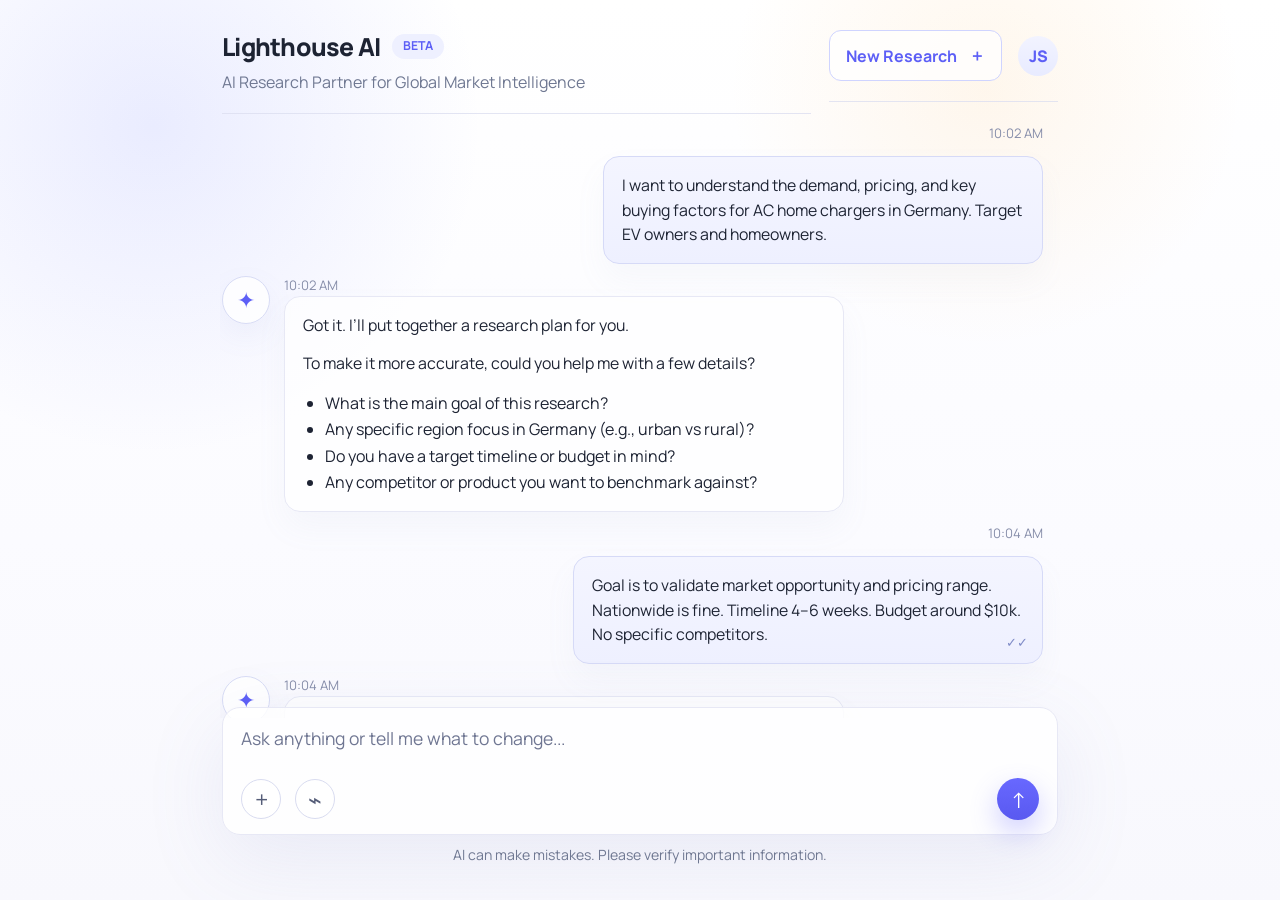
==== index.html @ 1a0be72d "Initial Lighthouse AI layout mock" ====
<!DOCTYPE html>
<html lang="en">
  <head>
    <meta charset="UTF-8" />
    <meta name="viewport" content="width=device-width, initial-scale=1.0" />
    <title>Lighthouse AI Layout Mock</title>
    <link rel="preconnect" href="https://fonts.googleapis.com" />
    <link rel="preconnect" href="https://fonts.gstatic.com" crossorigin />
    <link
      href="https://fonts.googleapis.com/css2?family=Manrope:wght@400;500;600;700;800&display=swap"
      rel="stylesheet"
    />
    <link rel="stylesheet" href="styles.css" />
  </head>
  <body>
    <main class="app-shell canvas-closed">
      <section class="chat-pane">
        <div class="chat-column">
          <div class="top-bar">
            <header class="brand-bar">
              <div class="brand-mark">
                <div>
                  <div class="brand-title-row">
                    <h1>Lighthouse AI</h1>
                    <span class="badge badge-beta">BETA</span>
                  </div>
                  <p>AI Research Partner for Global Market Intelligence</p>
                </div>
              </div>
            </header>

            <div class="canvas-toolbar">
              <button type="button" class="ghost-action">New Research <span>＋</span></button>
              <div class="profile-chip">JS</div>
            </div>
          </div>

          <div class="conversation-scroll">
            <div class="conversation">
              <div class="timestamp align-right">10:02 AM</div>
              <article class="message message-user">
                <p>
                  I want to understand the demand, pricing, and key buying factors for AC
                  home chargers in Germany. Target EV owners and homeowners.
                </p>
              </article>

              <div class="message-row">
                <div class="avatar" aria-hidden="true">✦</div>
                <div class="message-stack">
                  <div class="timestamp">10:02 AM</div>
                  <article class="message message-assistant">
                    <p>Got it. I’ll put together a research plan for you.</p>
                    <p>To make it more accurate, could you help me with a few details?</p>
                    <ul>
                      <li>What is the main goal of this research?</li>
                      <li>Any specific region focus in Germany (e.g., urban vs rural)?</li>
                      <li>Do you have a target timeline or budget in mind?</li>
                      <li>Any competitor or product you want to benchmark against?</li>
                    </ul>
                  </article>
                </div>
              </div>

              <div class="timestamp align-right">10:04 AM</div>
              <article class="message message-user message-user-small">
                <p>
                  Goal is to validate market opportunity and pricing range. Nationwide is
                  fine. Timeline 4–6 weeks. Budget around $10k. No specific competitors.
                </p>
                <span class="checkmark">✓✓</span>
              </article>

              <div class="message-row">
                <div class="avatar" aria-hidden="true">✦</div>
                <div class="message-stack">
                  <div class="timestamp">10:04 AM</div>
                  <article class="message message-assistant">
                    <p>Thanks! I've created a proposed research plan based on your inputs.</p>
                    <button
                      type="button"
                      class="plan-teaser"
                      id="open-plan"
                      aria-controls="plan-canvas"
                      aria-expanded="false"
                    >
                      <div class="plan-teaser-copy">
                        <div class="plan-teaser-title-row">
                          <span class="doc-icon">⌘</span>
                          <strong>Proposed Research Plan</strong>
                          <span class="badge badge-draft">Draft</span>
                        </div>
                        <span>Click to view the plan details</span>
                      </div>
                      <span class="plan-arrow">›</span>
                    </button>
                  </article>
                </div>
              </div>

              <div class="message-row">
                <div class="avatar" aria-hidden="true">✦</div>
                <div class="message-stack">
                  <div class="timestamp">10:04 AM</div>
                  <article class="message message-assistant message-short">
                    <p>Would you like me to adjust anything, or shall we proceed with this plan?</p>
                  </article>
                </div>
              </div>
            </div>
          </div>
        </div>

        <footer class="composer">
          <div class="composer-box">
            <p>Ask anything or tell me what to change...</p>
            <div class="composer-actions">
              <div class="composer-left">
                <button type="button" class="icon-button" aria-label="Add">+</button>
                <button type="button" class="icon-button" aria-label="Attach">⌁</button>
              </div>
              <button type="button" class="send-button" aria-label="Send">↑</button>
            </div>
          </div>
          <span class="composer-note">
            AI can make mistakes. Please verify important information.
          </span>
        </footer>
      </section>

      <aside class="canvas-pane" id="plan-canvas" aria-hidden="true">
        <section class="plan-card">
          <header class="plan-card-header">
            <div>
              <div class="plan-title-row">
                <h2>Proposed Research Plan</h2>
                <span class="badge badge-draft">Draft</span>
              </div>
              <p>Created just now</p>
            </div>
            <div class="plan-header-actions">
              <button type="button" class="toolbar-button">⇩ Download</button>
              <button type="button" class="icon-plain" id="close-plan" aria-label="Close">×</button>
            </div>
          </header>

          <div class="plan-scroll">
            <div class="section-card">
              <div class="section-header">
                <h3>1. Research Overview</h3>
                <span>︿</span>
              </div>
              <div class="overview-grid">
                <div>
                  <label>Project</label>
                  <p>AC Home Charger Market Study - Germany</p>
                </div>
                <div>
                  <label>Objective</label>
                  <p>Validate market opportunity, pricing range, and key buying factors</p>
                </div>
                <div>
                  <label>Target Market</label>
                  <p>Germany (Nationwide)</p>
                </div>
                <div>
                  <label>Target Respondents</label>
                  <p>EV Owners, Homeowners</p>
                </div>
                <div>
                  <label>Timeline</label>
                  <p>4–6 weeks</p>
                </div>
                <div>
                  <label>Estimated Budget</label>
                  <p>$10,000 USD</p>
                </div>
                <div>
                  <label>Confidence Level</label>
                  <span class="badge badge-success">High</span>
                </div>
              </div>
            </div>

            <div class="section-card">
              <div class="section-header">
                <h3>2. Research Approach</h3>
                <span>︿</span>
              </div>
              <div class="approach-grid">
                <article class="approach-item">
                  <div class="approach-icon">⇪</div>
                  <div>
                    <strong>Quantitative Survey</strong>
                    <p>300 responses</p>
                  </div>
                </article>
                <article class="approach-item">
                  <div class="approach-icon">⌘</div>
                  <div>
                    <strong>In-depth Interviews</strong>
                    <p>15 interviews</p>
                  </div>
                </article>
                <article class="approach-item">
                  <div class="approach-icon">▤</div>
                  <div>
                    <strong>Secondary Research</strong>
                    <p>Market reports, public data, competitor info</p>
                  </div>
                </article>
              </div>
            </div>

            <div class="section-card">
              <div class="section-header">
                <h3>3. Target Respondents</h3>
                <span>︿</span>
              </div>
              <div class="respondents-table">
                <div class="table-head">Segment</div>
                <div class="table-head">Criteria</div>
                <div class="table-head"># of Responses</div>
                <div class="table-head">Est. Cost</div>

                <div>EV Owners</div>
                <div>Own EV, live in DE, 25–55 yrs</div>
                <div>150</div>
                <div>$3,600</div>

                <div>Homeowners</div>
                <div>Own home, plan to install charger</div>
                <div>100</div>
                <div>$2,400</div>

                <div>Installers / Electricians</div>
                <div>Install EV chargers professionally</div>
                <div>30</div>
                <div>$1,650</div>

                <div>Distributors / Retailers</div>
                <div>Sell or distribute EV chargers</div>
                <div>20</div>
                <div>$1,400</div>
              </div>
            </div>

            <div class="accordion-row">
              <span>4. Key Topics to Cover</span>
              <div class="accordion-meta">
                <span class="pill">12 topics</span>
                <span>﹀</span>
              </div>
            </div>

            <div class="accordion-row">
              <span>5. Deliverables</span>
              <div class="accordion-meta">
                <span class="pill">4 items</span>
                <span>﹀</span>
              </div>
            </div>
          </div>

          <div class="plan-card-footer">
            <button type="button" class="full-plan-button">Approve plan and proceed</button>
          </div>
        </section>
      </aside>
    </main>
    <script>
      const shell = document.querySelector(".app-shell");
      const canvas = document.getElementById("plan-canvas");
      const openPlanButton = document.getElementById("open-plan");
      const closePlanButton = document.getElementById("close-plan");

      const setCanvasOpen = (isOpen) => {
        shell.classList.toggle("canvas-open", isOpen);
        shell.classList.toggle("canvas-closed", !isOpen);
        canvas.setAttribute("aria-hidden", String(!isOpen));
        openPlanButton.setAttribute("aria-expanded", String(isOpen));
      };

      openPlanButton.addEventListener("click", () => setCanvasOpen(true));
      closePlanButton.addEventListener("click", () => setCanvasOpen(false));
    </script>
  </body>
</html>
---- styles.css ----
:root {
  --bg: #fbfbff;
  --panel: rgba(255, 255, 255, 0.82);
  --panel-strong: rgba(255, 255, 255, 0.92);
  --border: #e7e8f5;
  --border-strong: #d9dcf0;
  --text: #1d2333;
  --muted: #6f7892;
  --accent: #5d5ff6;
  --accent-soft: #f1f1ff;
  --shadow: 0 24px 80px rgba(127, 135, 192, 0.12);
  --success-bg: #e8f8ef;
  --success-text: #26a05e;
  --draft-bg: #fff3df;
  --draft-text: #d28a22;
}

* {
  box-sizing: border-box;
}

html,
body {
  margin: 0;
  height: 100%;
}

body {
  font-family: "Manrope", sans-serif;
  color: var(--text);
  overflow: hidden;
  background:
    radial-gradient(circle at 12% 14%, rgba(110, 126, 255, 0.14), transparent 24%),
    radial-gradient(circle at 77% 10%, rgba(255, 194, 112, 0.13), transparent 20%),
    linear-gradient(180deg, #ffffff 0%, #fbfbff 60%, #f8f8fd 100%);
}

button {
  font: inherit;
}

.app-shell {
  --shell-top: 28px;
  --shell-bottom: 18px;
  --composer-gap: 18px;
  --composer-height: 146px;
  --top-bar-height: 84px;
  position: relative;
  display: flex;
  align-items: stretch;
  width: 100%;
  height: 100vh;
  overflow: hidden;
  padding: var(--shell-top) 30px var(--shell-bottom);
}

.chat-pane,
.canvas-pane {
  min-width: 0;
}

.chat-pane {
  flex: 1 1 auto;
  display: flex;
  justify-content: center;
  min-height: 0;
  transition: transform 360ms ease, width 360ms ease;
}

.chat-column {
  display: flex;
  flex-direction: column;
  width: min(100%, 840px);
  height: 100%;
  min-height: 0;
}

.top-bar {
  display: grid;
  grid-template-columns: minmax(0, 1fr) auto;
  align-items: start;
  gap: 24px;
  flex: 0 0 auto;
  height: var(--top-bar-height);
  padding: 2px 2px 22px;
}

.brand-mark {
  display: flex;
  align-items: flex-start;
  gap: 0;
  padding-bottom: 20px;
  border-bottom: 1px solid rgba(221, 224, 241, 0.82);
}

.brand-title-row {
  display: flex;
  align-items: center;
  gap: 12px;
  margin-bottom: 8px;
}

.brand-title-row h1 {
  margin: 0;
  font-size: 1.55rem;
  font-weight: 800;
  letter-spacing: -0.03em;
}

.brand-mark p,
.plan-card-header p,
.approach-item p,
.plan-teaser-copy span,
.composer-note {
  margin: 0;
  color: var(--muted);
}

.badge {
  display: inline-flex;
  align-items: center;
  justify-content: center;
  padding: 6px 11px;
  border-radius: 999px;
  font-size: 0.77rem;
  font-weight: 700;
  line-height: 1;
}

.badge-beta {
  background: #eef0ff;
  color: var(--accent);
}

.badge-draft {
  background: var(--draft-bg);
  color: var(--draft-text);
}

.badge-success {
  background: var(--success-bg);
  color: var(--success-text);
  padding-inline: 12px;
}

.conversation {
  display: flex;
  flex-direction: column;
  gap: 12px;
  padding: 12px 2px 32px;
}

.conversation-scroll {
  flex: 1 1 auto;
  min-height: 0;
  height: calc(100vh - var(--shell-top) - var(--shell-bottom) - var(--top-bar-height) - var(--composer-height) - var(--composer-gap));
  max-height: calc(100vh - var(--shell-top) - var(--shell-bottom) - var(--top-bar-height) - var(--composer-height) - var(--composer-gap));
  overflow-y: auto;
  scrollbar-gutter: stable;
}

.timestamp {
  font-size: 0.82rem;
  color: #878eaa;
  margin-bottom: 2px;
}

.align-right {
  align-self: flex-end;
  margin-right: 404px;
}

.message-row {
  display: grid;
  grid-template-columns: 48px minmax(0, 1fr);
  gap: 14px;
  align-items: start;
}

.avatar {
  display: grid;
  place-items: center;
  width: 48px;
  height: 48px;
  border-radius: 50%;
  border: 1px solid #d8dcf5;
  background: rgba(255, 255, 255, 0.84);
  color: var(--accent);
  font-size: 1.35rem;
  box-shadow: 0 12px 30px rgba(126, 134, 199, 0.08);
}

.message-stack {
  max-width: 560px;
}

.message {
  background: rgba(255, 255, 255, 0.72);
  border: 1px solid var(--border);
  border-radius: 16px;
  padding: 16px 18px;
  box-shadow: 0 16px 32px rgba(142, 146, 186, 0.06);
}

.message p {
  margin: 0;
  font-size: 0.99rem;
  line-height: 1.55;
}

.message p + p {
  margin-top: 14px;
}

.message ul {
  margin: 14px 0 0 22px;
  padding: 0;
  line-height: 1.65;
}

.message-user {
  align-self: flex-end;
  max-width: 440px;
  background: linear-gradient(180deg, #f4f5ff 0%, #eef0ff 100%);
  border-color: #d6daf7;
}

.message-user-small {
  position: relative;
  max-width: 470px;
}

.checkmark {
  position: absolute;
  right: 14px;
  bottom: 12px;
  color: #7f8bc7;
  font-size: 0.8rem;
}

.message-short {
  max-width: 530px;
}

.plan-teaser {
  width: 100%;
  display: flex;
  align-items: center;
  justify-content: space-between;
  gap: 14px;
  margin-top: 14px;
  padding: 14px 16px;
  border: 1px solid var(--border);
  border-radius: 14px;
  background: linear-gradient(180deg, #ffffff 0%, #fbfbff 100%);
  text-align: left;
}

.plan-teaser-title-row {
  display: flex;
  align-items: center;
  gap: 10px;
  margin-bottom: 6px;
}

.doc-icon,
.approach-icon {
  display: grid;
  place-items: center;
  width: 28px;
  height: 28px;
  border-radius: 8px;
  background: #f0efff;
  color: var(--accent);
  font-size: 0.95rem;
}

.plan-arrow {
  color: #4d5470;
  font-size: 1.9rem;
  line-height: 1;
}

.composer {
  position: fixed;
  left: 50%;
  bottom: var(--shell-bottom);
  z-index: 5;
  width: min(840px, calc(100vw - 60px));
  transform: translateX(-50%);
  padding: 0 2px;
}

.composer-box {
  padding: 18px 18px 14px;
  border-radius: 18px;
  border: 1px solid var(--border);
  background: rgba(255, 255, 255, 0.82);
  box-shadow: var(--shadow);
}

.composer-box p {
  margin: 0 0 28px;
  color: #6f7692;
  font-size: 1.1rem;
}

.composer-actions {
  display: flex;
  align-items: center;
  justify-content: space-between;
}

.composer-left {
  display: flex;
  gap: 14px;
}

.icon-button,
.send-button,
.toolbar-button,
.ghost-action,
.icon-plain,
.full-plan-button {
  border: 0;
  background: none;
  cursor: pointer;
}

.icon-button {
  width: 40px;
  height: 40px;
  border-radius: 50%;
  border: 1px solid var(--border-strong);
  background: rgba(255, 255, 255, 0.92);
  color: #555d78;
  font-size: 1.45rem;
}

.send-button {
  width: 42px;
  height: 42px;
  border-radius: 50%;
  background: linear-gradient(180deg, #6868ff 0%, #5959f0 100%);
  color: white;
  font-size: 1.35rem;
  box-shadow: 0 12px 28px rgba(96, 96, 255, 0.3);
}

.composer-note {
  display: block;
  margin-top: 10px;
  text-align: center;
  font-size: 0.88rem;
}

.canvas-toolbar {
  display: flex;
  justify-content: flex-end;
  align-items: center;
  gap: 16px;
  padding-bottom: 20px;
  border-bottom: 1px solid rgba(221, 224, 241, 0.82);
}

.ghost-action {
  display: inline-flex;
  align-items: center;
  gap: 12px;
  padding: 13px 16px;
  border-radius: 12px;
  border: 1px solid #cfd4ff;
  color: var(--accent);
  background: rgba(255, 255, 255, 0.76);
  font-weight: 700;
}

.profile-chip {
  display: grid;
  place-items: center;
  width: 40px;
  height: 40px;
  border-radius: 50%;
  background: linear-gradient(180deg, #f2f3ff 0%, #e8ebff 100%);
  color: var(--accent);
  font-weight: 800;
}

.plan-card {
  display: flex;
  flex-direction: column;
  flex: 1 1 auto;
  min-height: 0;
  height: 100%;
  border: 1px solid var(--border);
  border-radius: 18px;
  background: var(--panel-strong);
  box-shadow: var(--shadow);
  overflow: hidden;
}

.plan-card-header {
  display: flex;
  align-items: flex-start;
  justify-content: space-between;
  gap: 16px;
  padding: 22px 28px 14px;
  flex: 0 0 auto;
}

.plan-title-row {
  display: flex;
  align-items: center;
  gap: 12px;
  margin-bottom: 8px;
}

.plan-title-row h2 {
  margin: 0;
  font-size: 1.18rem;
  font-weight: 800;
  letter-spacing: -0.03em;
}

.plan-header-actions {
  display: flex;
  align-items: center;
  gap: 10px;
}

.toolbar-button {
  padding: 10px 15px;
  border-radius: 10px;
  border: 1px solid var(--border-strong);
  background: white;
  color: #2a314a;
}

.icon-plain {
  color: #404761;
  font-size: 1.5rem;
  padding: 6px;
}

.plan-scroll {
  flex: 1 1 auto;
  min-height: 0;
  overflow-y: auto;
  padding-bottom: 20px;
}

.section-card,
.accordion-row {
  margin: 14px 16px 0;
  border-radius: 14px;
  border: 1px solid var(--border);
  background: var(--panel);
}

.section-card {
  padding: 14px 16px 16px;
}

.section-header,
.accordion-row,
.accordion-meta {
  display: flex;
  align-items: center;
  justify-content: space-between;
  gap: 12px;
}

.section-header {
  margin-bottom: 14px;
}

.section-header h3 {
  margin: 0;
  font-size: 1rem;
  font-weight: 800;
}

.overview-grid {
  display: grid;
  grid-template-columns: repeat(4, minmax(0, 1fr));
  gap: 18px 22px;
}

.overview-grid > div:nth-child(1),
.overview-grid > div:nth-child(2) {
  grid-column: span 2;
}

.overview-grid label {
  display: block;
  margin-bottom: 8px;
  color: var(--muted);
  font-size: 0.85rem;
}

.overview-grid p {
  margin: 0;
  line-height: 1.45;
}

.approach-grid {
  display: grid;
  grid-template-columns: repeat(3, minmax(0, 1fr));
  gap: 12px;
}

.approach-item {
  display: flex;
  gap: 12px;
  align-items: flex-start;
  padding: 12px;
  border-radius: 12px;
  background: rgba(255, 255, 255, 0.78);
}

.approach-item strong {
  display: block;
  margin-bottom: 4px;
  font-size: 0.94rem;
}

.respondents-table {
  display: grid;
  grid-template-columns: 1.2fr 1.35fr 0.7fr 0.65fr;
  gap: 12px 14px;
  font-size: 0.94rem;
  line-height: 1.35;
}

.table-head {
  color: var(--muted);
  font-size: 0.84rem;
}

.accordion-row {
  padding: 14px 16px;
  font-weight: 700;
}

.pill {
  display: inline-flex;
  align-items: center;
  padding: 6px 10px;
  border-radius: 999px;
  background: #f2f4fb;
  color: #5b627f;
  font-size: 0.8rem;
  font-weight: 700;
}

.plan-card-footer {
  position: sticky;
  bottom: 0;
  flex: 0 0 auto;
  padding: 16px;
  border-top: 1px solid var(--border);
  background: linear-gradient(180deg, rgba(251, 251, 255, 0.7) 0%, rgba(255, 255, 255, 0.96) 32%);
  backdrop-filter: blur(10px);
}

.full-plan-button {
  width: 100%;
  padding: 17px 24px 19px;
  border-radius: 14px;
  background: linear-gradient(180deg, #6868ff 0%, #5959f0 100%);
  color: #ffffff;
  font-weight: 800;
  text-align: center;
  box-shadow: 0 18px 36px rgba(96, 96, 255, 0.24);
}

.canvas-pane {
  position: absolute;
  top: calc(var(--shell-top) + var(--top-bar-height));
  right: 30px;
  bottom: var(--shell-bottom);
  width: min(43vw, 680px);
  display: flex;
  flex-direction: column;
  min-height: 0;
  opacity: 0;
  transform: translateX(calc(100% + 42px));
  pointer-events: none;
  transition: transform 380ms cubic-bezier(0.22, 1, 0.36, 1), opacity 260ms ease;
}

.app-shell.canvas-open .canvas-pane {
  opacity: 1;
  transform: translateX(0);
  pointer-events: auto;
}

.app-shell.canvas-open .chat-pane {
  transform: translateX(-120px);
}

.app-shell.canvas-closed .chat-pane {
  transform: translateX(0);
}

@media (max-width: 1280px) {
  .app-shell {
    padding-inline: 20px;
  }

  .top-bar {
    gap: 18px;
  }

  .align-right {
    margin-right: 0;
  }

  .overview-grid {
    grid-template-columns: repeat(2, minmax(0, 1fr));
  }

  .overview-grid > div:nth-child(1),
  .overview-grid > div:nth-child(2) {
    grid-column: span 1;
  }

  .canvas-pane {
    width: min(50vw, 620px);
    right: 20px;
  }

  .composer {
    width: min(840px, calc(100vw - 40px));
  }
}

@media (max-width: 760px) {
  .app-shell {
    --shell-top: 18px;
    --shell-bottom: 14px;
    --composer-height: 158px;
    --top-bar-height: 120px;
    padding: 18px 14px;
  }

  .top-bar {
    grid-template-columns: 1fr;
    gap: 12px;
  }

  .brand-title-row h1 {
    font-size: 1.35rem;
  }

  .message-row {
    grid-template-columns: 40px minmax(0, 1fr);
    gap: 10px;
  }

  .avatar {
    width: 40px;
    height: 40px;
  }

  .message-user,
  .message-stack,
  .message-short {
    max-width: 100%;
  }

  .composer {
    bottom: 14px;
    width: calc(100vw - 28px);
  }

  .plan-card-header,
  .canvas-toolbar {
    flex-direction: column;
    align-items: stretch;
  }

  .plan-header-actions {
    justify-content: space-between;
  }

  .overview-grid,
  .approach-grid,
  .respondents-table {
    grid-template-columns: 1fr;
  }

  .respondents-table .table-head {
    display: none;
  }

  .canvas-pane {
    top: calc(var(--shell-top) + var(--top-bar-height));
    right: 14px;
    bottom: 14px;
    width: calc(100vw - 28px);
  }

  .app-shell.canvas-open .chat-pane {
    transform: translateX(-8px);
  }
}
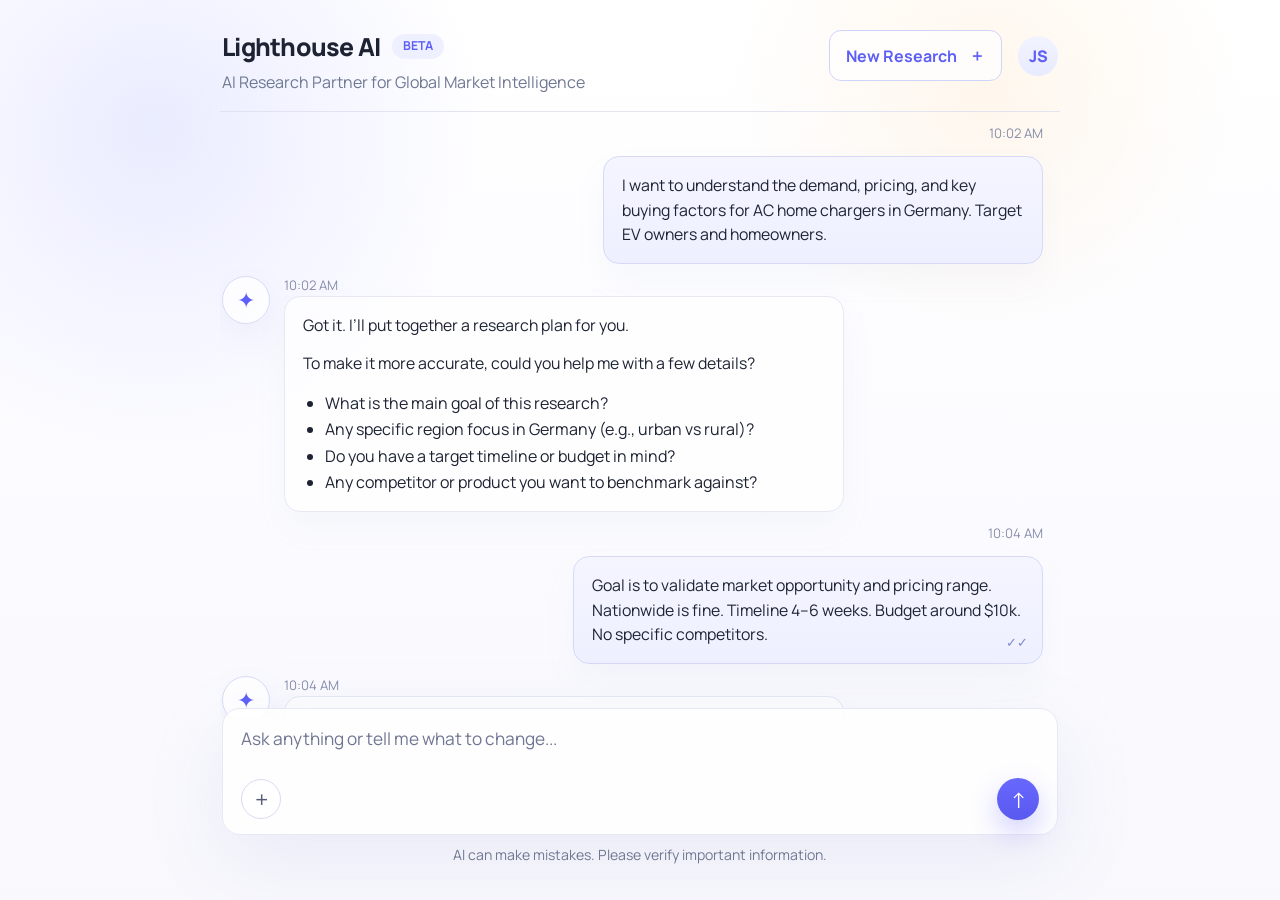
==== commit dc153c43: "Refine composer input styling" ====
--- a/index.html
+++ b/index.html
@@ -113,11 +113,18 @@
 
         <footer class="composer">
           <div class="composer-box">
-            <p>Ask anything or tell me what to change...</p>
+            <label class="composer-input-wrap" for="chat-input">
+              <span class="sr-only">Message</span>
+              <input
+                id="chat-input"
+                class="composer-input"
+                type="text"
+                placeholder="Ask anything or tell me what to change..."
+              />
+            </label>
             <div class="composer-actions">
               <div class="composer-left">
                 <button type="button" class="icon-button" aria-label="Add">+</button>
-                <button type="button" class="icon-button" aria-label="Attach">⌁</button>
               </div>
               <button type="button" class="send-button" aria-label="Send">↑</button>
             </div>
--- a/styles.css
+++ b/styles.css
@@ -83,6 +83,7 @@
   flex: 0 0 auto;
   height: var(--top-bar-height);
   padding: 2px 2px 22px;
+  border-bottom: 1px solid rgba(221, 224, 241, 0.82);
 }
 
 .brand-mark {
@@ -90,7 +91,6 @@
   align-items: flex-start;
   gap: 0;
   padding-bottom: 20px;
-  border-bottom: 1px solid rgba(221, 224, 241, 0.82);
 }
 
 .brand-title-row {
@@ -299,10 +299,24 @@
   box-shadow: var(--shadow);
 }
 
-.composer-box p {
-  margin: 0 0 28px;
+.composer-input-wrap {
+  display: block;
+  margin-bottom: 28px;
+}
+
+.composer-input {
+  width: 100%;
+  border: 0;
+  outline: 0;
+  background: transparent;
+  padding: 0;
+  color: var(--text);
+  font: inherit;
+  font-size: 1.08rem;
+}
+
+.composer-input::placeholder {
   color: #6f7692;
-  font-size: 1.1rem;
 }
 
 .composer-actions {
@@ -314,6 +328,17 @@
 .composer-left {
   display: flex;
   gap: 14px;
+}
+
+.icon-button,
+.send-button,
+.toolbar-button,
+.ghost-action,
+.icon-plain,
+.full-plan-button,
+.composer-input {
+  border: 0;
+  background: none;
 }
 
 .icon-button,
@@ -322,8 +347,6 @@
 .ghost-action,
 .icon-plain,
 .full-plan-button {
-  border: 0;
-  background: none;
   cursor: pointer;
 }
 
@@ -354,13 +377,24 @@
   font-size: 0.88rem;
 }
 
+.sr-only {
+  position: absolute;
+  width: 1px;
+  height: 1px;
+  padding: 0;
+  margin: -1px;
+  overflow: hidden;
+  clip: rect(0, 0, 0, 0);
+  white-space: nowrap;
+  border: 0;
+}
+
 .canvas-toolbar {
   display: flex;
   justify-content: flex-end;
   align-items: center;
   gap: 16px;
   padding-bottom: 20px;
-  border-bottom: 1px solid rgba(221, 224, 241, 0.82);
 }
 
 .ghost-action {
@@ -576,7 +610,7 @@
 
 .canvas-pane {
   position: absolute;
-  top: calc(var(--shell-top) + var(--top-bar-height));
+  top: var(--shell-top);
   right: 30px;
   bottom: var(--shell-bottom);
   width: min(43vw, 680px);
@@ -695,7 +729,7 @@
   }
 
   .canvas-pane {
-    top: calc(var(--shell-top) + var(--top-bar-height));
+    top: var(--shell-top);
     right: 14px;
     bottom: 14px;
     width: calc(100vw - 28px);
